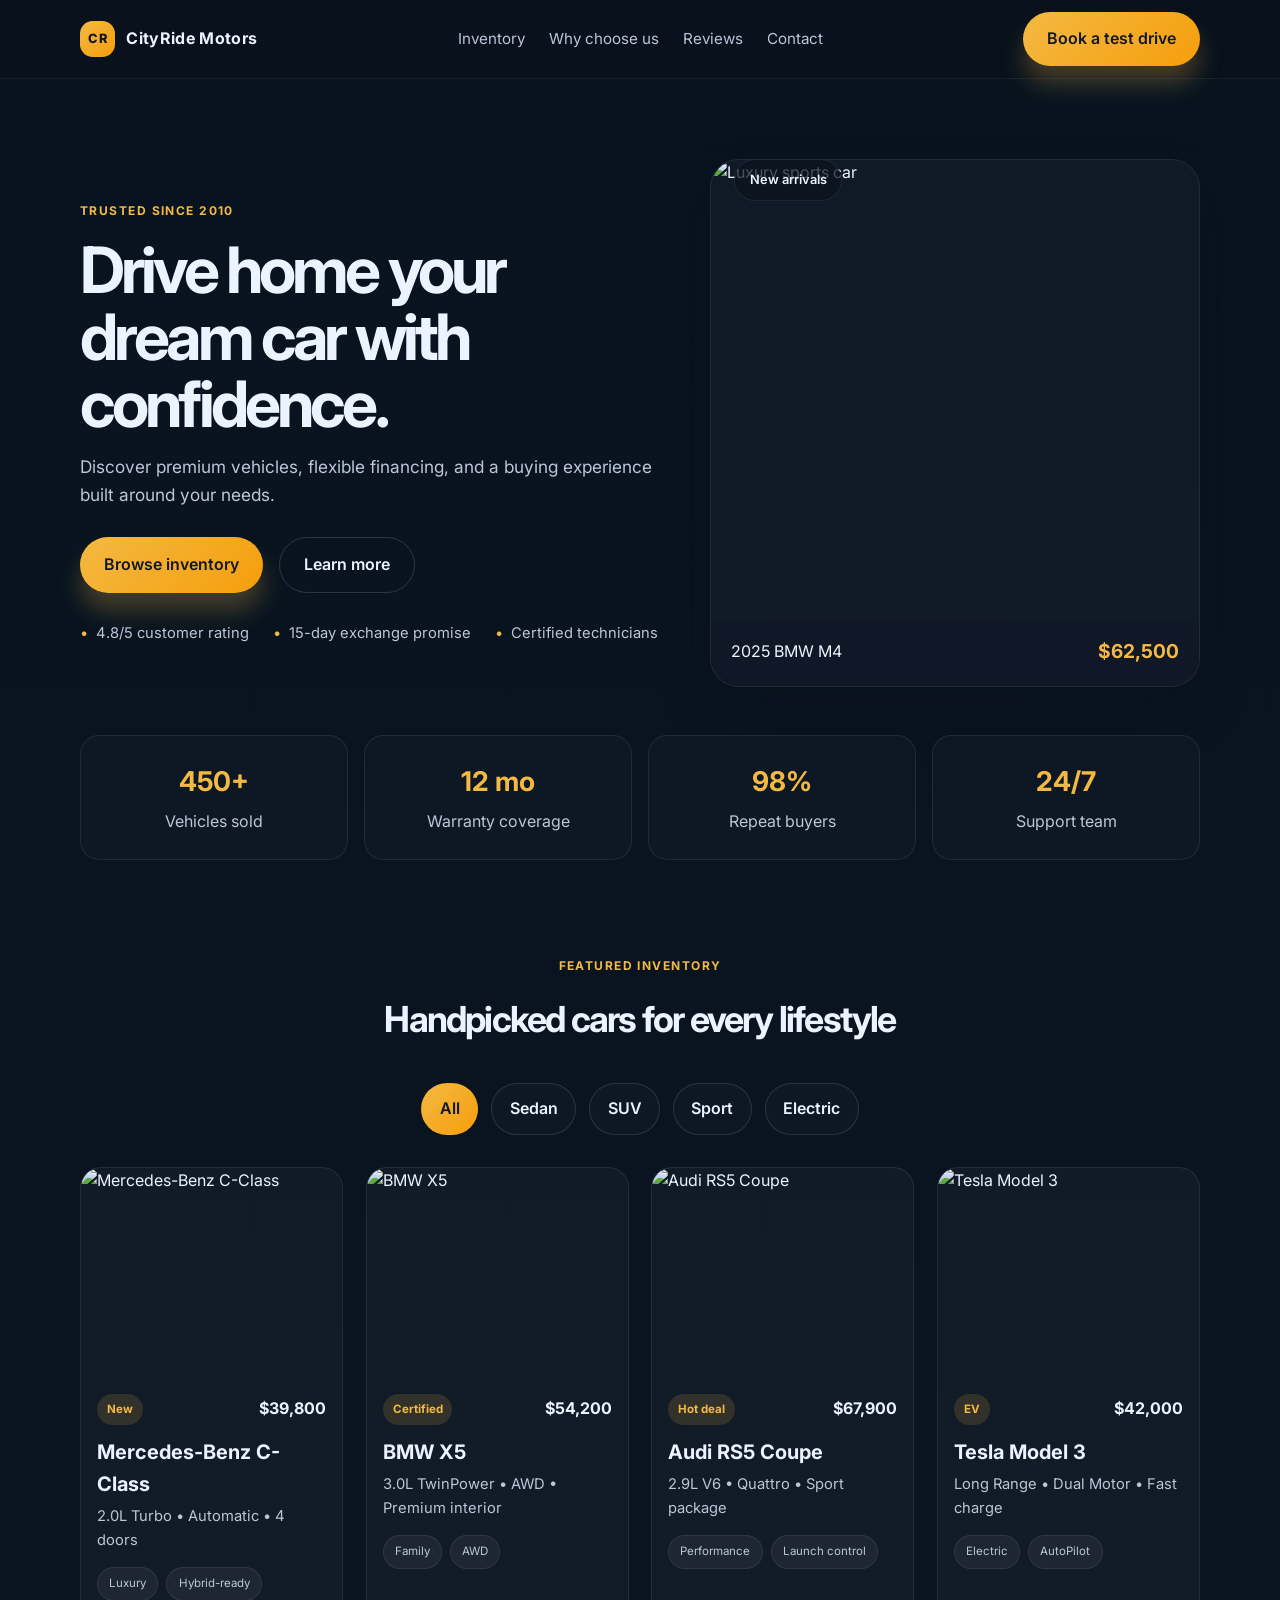
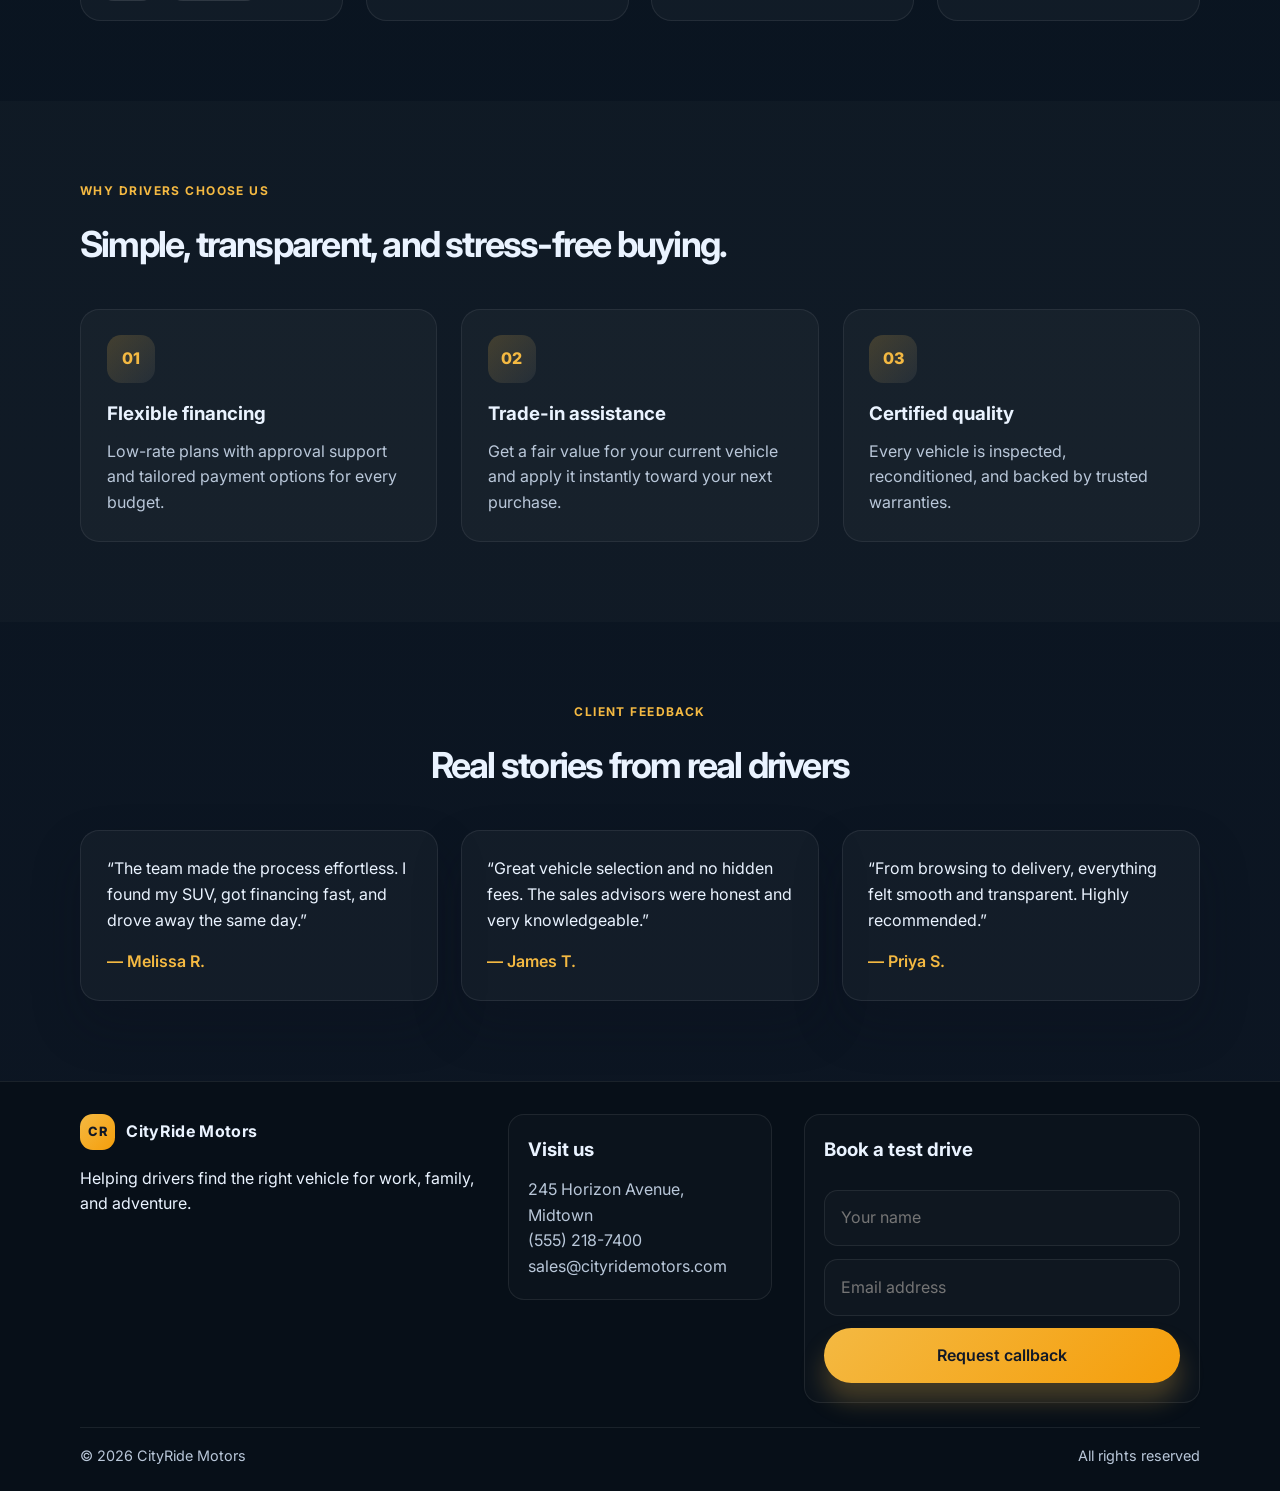
==== index.html @ c78c9410 "Add files via upload" ====
<!DOCTYPE html>
<html lang="en">
  <head>
    <meta charset="UTF-8" />
    <meta name="viewport" content="width=device-width, initial-scale=1.0" />
    <title>CityRide Motors | Premium Car Dealership</title>
    <meta
      name="description"
      content="CityRide Motors offers premium new and certified used cars with financing, trade-ins, and excellent service."
    />
    <link rel="preconnect" href="https://fonts.googleapis.com" />
    <link rel="preconnect" href="https://fonts.gstatic.com" crossorigin />
    <link
      href="https://fonts.googleapis.com/css2?family=Inter:wght@400;500;600;700;800&display=swap"
      rel="stylesheet"
    />
    <link rel="stylesheet" href="styles.css" />
  </head>
  <body>
    <header class="site-header">
      <div class="container nav">
        <div class="brand">
          <span class="brand-mark">CR</span>
          <span>CityRide Motors</span>
        </div>
        <nav class="main-nav" aria-label="Main navigation">
          <a href="#inventory">Inventory</a>
          <a href="#why-us">Why choose us</a>
          <a href="#reviews">Reviews</a>
          <a href="#contact">Contact</a>
        </nav>
        <a class="button button-primary" href="#contact">Book a test drive</a>
      </div>
    </header>

    <main>
      <section class="hero">
        <div class="container hero-grid">
          <div class="hero-copy">
            <p class="eyebrow">Trusted since 2010</p>
            <h1>Drive home your dream car with confidence.</h1>
            <p class="lead">
              Discover premium vehicles, flexible financing, and a buying experience built around your needs.
            </p>
            <div class="hero-actions">
              <a class="button button-primary" href="#inventory">Browse inventory</a>
              <a class="button button-secondary" href="#why-us">Learn more</a>
            </div>
            <ul class="mini-trust">
              <li>4.8/5 customer rating</li>
              <li>15-day exchange promise</li>
              <li>Certified technicians</li>
            </ul>
          </div>

          <div class="hero-visual" aria-label="Car dealership showcase">
            <div class="badge badge-top">New arrivals</div>
            <div class="car-card-highlight">
              <img
                src="https://images.unsplash.com/photo-1492144534655-ae79c964c9d7?auto=format&fit=crop&w=900&q=80"
                alt="Luxury sports car"
              />
              <div class="highlight-info">
                <span>2025 BMW M4</span>
                <strong>$62,500</strong>
              </div>
            </div>
          </div>
        </div>
      </section>

      <section class="stats">
        <div class="container stats-grid">
          <div class="stat-box">
            <strong>450+</strong>
            <span>Vehicles sold</span>
          </div>
          <div class="stat-box">
            <strong>12 mo</strong>
            <span>Warranty coverage</span>
          </div>
          <div class="stat-box">
            <strong>98%</strong>
            <span>Repeat buyers</span>
          </div>
          <div class="stat-box">
            <strong>24/7</strong>
            <span>Support team</span>
          </div>
        </div>
      </section>

      <section id="inventory" class="inventory section">
        <div class="container">
          <div class="section-header">
            <p class="eyebrow">Featured inventory</p>
            <h2>Handpicked cars for every lifestyle</h2>
          </div>

          <div class="filter-bar" aria-label="Vehicle categories">
            <button class="filter-btn active" data-filter="all">All</button>
            <button class="filter-btn" data-filter="sedan">Sedan</button>
            <button class="filter-btn" data-filter="suv">SUV</button>
            <button class="filter-btn" data-filter="sport">Sport</button>
            <button class="filter-btn" data-filter="electric">Electric</button>
          </div>

          <div class="inventory-grid">
            <article class="car-card" data-category="sedan">
              <img src="https://images.unsplash.com/photo-1553440569-bcc63803a83d?auto=format&fit=crop&w=900&q=80" alt="Mercedes-Benz C-Class" />
              <div class="card-body">
                <div class="card-topline">
                  <span class="tag">New</span>
                  <span class="price">$39,800</span>
                </div>
                <h3>Mercedes-Benz C-Class</h3>
                <p>2.0L Turbo • Automatic • 4 doors</p>
                <div class="meta">
                  <span>Luxury</span>
                  <span>Hybrid-ready</span>
                </div>
              </div>
            </article>

            <article class="car-card" data-category="suv">
              <img src="https://images.unsplash.com/photo-1511919884226-fd3cad34687c?auto=format&fit=crop&w=900&q=80" alt="BMW X5" />
              <div class="card-body">
                <div class="card-topline">
                  <span class="tag">Certified</span>
                  <span class="price">$54,200</span>
                </div>
                <h3>BMW X5</h3>
                <p>3.0L TwinPower • AWD • Premium interior</p>
                <div class="meta">
                  <span>Family</span>
                  <span>AWD</span>
                </div>
              </div>
            </article>

            <article class="car-card" data-category="sport">
              <img src="https://images.unsplash.com/photo-1503376780353-7e6692767b70?auto=format&fit=crop&w=900&q=80" alt="Audi RS5 Coupe" />
              <div class="card-body">
                <div class="card-topline">
                  <span class="tag">Hot deal</span>
                  <span class="price">$67,900</span>
                </div>
                <h3>Audi RS5 Coupe</h3>
                <p>2.9L V6 • Quattro • Sport package</p>
                <div class="meta">
                  <span>Performance</span>
                  <span>Launch control</span>
                </div>
              </div>
            </article>

            <article class="car-card" data-category="electric">
              <img src="https://images.unsplash.com/photo-1552519507-da3b142c6e3d?auto=format&fit=crop&w=900&q=80" alt="Tesla Model 3" />
              <div class="card-body">
                <div class="card-topline">
                  <span class="tag">EV</span>
                  <span class="price">$42,000</span>
                </div>
                <h3>Tesla Model 3</h3>
                <p>Long Range • Dual Motor • Fast charge</p>
                <div class="meta">
                  <span>Electric</span>
                  <span>AutoPilot</span>
                </div>
              </div>
            </article>
          </div>
        </div>
      </section>

      <section id="why-us" class="services section alt-bg">
        <div class="container">
          <div class="section-header left-aligned">
            <p class="eyebrow">Why drivers choose us</p>
            <h2>Simple, transparent, and stress-free buying.</h2>
          </div>

          <div class="feature-grid">
            <div class="feature">
              <div class="icon">01</div>
              <h3>Flexible financing</h3>
              <p>Low-rate plans with approval support and tailored payment options for every budget.</p>
            </div>
            <div class="feature">
              <div class="icon">02</div>
              <h3>Trade-in assistance</h3>
              <p>Get a fair value for your current vehicle and apply it instantly toward your next purchase.</p>
            </div>
            <div class="feature">
              <div class="icon">03</div>
              <h3>Certified quality</h3>
              <p>Every vehicle is inspected, reconditioned, and backed by trusted warranties.</p>
            </div>
          </div>
        </div>
      </section>

      <section id="reviews" class="reviews section">
        <div class="container">
          <div class="section-header">
            <p class="eyebrow">Client feedback</p>
            <h2>Real stories from real drivers</h2>
          </div>

          <div class="testimonial-grid">
            <blockquote class="testimonial">
              “The team made the process effortless. I found my SUV, got financing fast, and drove away the same day.”
              <footer>— Melissa R.</footer>
            </blockquote>
            <blockquote class="testimonial">
              “Great vehicle selection and no hidden fees. The sales advisors were honest and very knowledgeable.”
              <footer>— James T.</footer>
            </blockquote>
            <blockquote class="testimonial">
              “From browsing to delivery, everything felt smooth and transparent. Highly recommended.”
              <footer>— Priya S.</footer>
            </blockquote>
          </div>
        </div>
      </section>
    </main>

    <footer id="contact" class="site-footer">
      <div class="container footer-grid">
        <div>
          <div class="brand footer-brand">
            <span class="brand-mark">CR</span>
            <span>CityRide Motors</span>
          </div>
          <p>Helping drivers find the right vehicle for work, family, and adventure.</p>
        </div>

        <div class="contact-box">
          <h3>Visit us</h3>
          <p>245 Horizon Avenue, Midtown</p>
          <p>(555) 218-7400</p>
          <p>sales@cityridemotors.com</p>
        </div>

        <form class="contact-form">
          <h3>Book a test drive</h3>
          <input type="text" placeholder="Your name" aria-label="Your name" />
          <input type="email" placeholder="Email address" aria-label="Email address" />
          <button type="submit" class="button button-primary">Request callback</button>
        </form>
      </div>
      <div class="container bottom-bar">
        <span>© <span id="year"></span> CityRide Motors</span>
        <span>All rights reserved</span>
      </div>
    </footer>

    <script src="script.js"></script>
  </body>
</html>
---- styles.css ----
:root {
  --bg: #0d1726;
  --panel: #142235;
  --panel-light: #1b2d42;
  --card: #ffffff;
  --text: #eaf3ff;
  --muted: #b9c7d9;
  --brand: #f4b942;
  --brand-strong: #f59e0b;
  --accent: #d7ecff;
  --shadow: 0 24px 48px rgba(10, 17, 29, 0.25);
}

* {
  box-sizing: border-box;
  margin: 0;
  padding: 0;
}

html {
  scroll-behavior: smooth;
}

body {
  font-family: "Inter", sans-serif;
  background: linear-gradient(180deg, #07131e 0%, #0d1623 100%);
  color: var(--text);
  line-height: 1.6;
}

img {
  max-width: 100%;
  display: block;
}

a {
  color: inherit;
  text-decoration: none;
}

button,
input {
  font: inherit;
}

.container {
  width: min(1120px, calc(100% - 2rem));
  margin: 0 auto;
}

.section {
  padding: 5rem 0;
}

.alt-bg {
  background: rgba(255, 255, 255, 0.02);
}

.site-header {
  position: sticky;
  top: 0;
  z-index: 10;
  backdrop-filter: blur(12px);
  background: rgba(10, 17, 29, 0.78);
  border-bottom: 1px solid rgba(255, 255, 255, 0.06);
}

.nav {
  display: flex;
  align-items: center;
  justify-content: space-between;
  min-height: 78px;
  gap: 1rem;
}

.brand {
  display: inline-flex;
  align-items: center;
  gap: 0.7rem;
  font-weight: 700;
  letter-spacing: 0.02em;
}

.brand-mark {
  display: grid;
  place-items: center;
  width: 2.2rem;
  height: 2.2rem;
  border-radius: 0.8rem;
  background: linear-gradient(135deg, var(--brand), var(--brand-strong));
  color: #111827;
  font-size: 0.8rem;
  font-weight: 800;
}

.main-nav {
  display: flex;
  gap: 1.5rem;
  color: var(--muted);
  font-size: 0.95rem;
}

.main-nav a:hover {
  color: var(--text);
}

.button {
  display: inline-flex;
  align-items: center;
  justify-content: center;
  border: none;
  border-radius: 999px;
  padding: 0.9rem 1.5rem;
  font-weight: 600;
  cursor: pointer;
  transition: transform 0.2s ease, opacity 0.2s ease;
}

.button:hover {
  transform: translateY(-1px);
}

.button-primary {
  background: linear-gradient(135deg, var(--brand), var(--brand-strong));
  color: #111827;
  box-shadow: 0 18px 25px rgba(244, 185, 66, 0.25);
}

.button-secondary {
  border: 1px solid rgba(255, 255, 255, 0.15);
  background: transparent;
  color: var(--text);
}

.hero {
  padding: 5rem 0 3rem;
}

.hero-grid {
  display: grid;
  grid-template-columns: 1.1fr 0.9fr;
  align-items: center;
  gap: 2rem;
}

.eyebrow {
  color: var(--brand);
  text-transform: uppercase;
  letter-spacing: 0.12em;
  font-size: 0.75rem;
  font-weight: 700;
  margin-bottom: 1rem;
}

.hero-copy h1 {
  font-size: clamp(2.6rem, 5vw, 4.5rem);
  line-height: 1.05;
  margin-bottom: 1rem;
  letter-spacing: -0.06em;
}

.lead {
  max-width: 620px;
  font-size: 1.08rem;
  color: var(--muted);
  margin-bottom: 1.75rem;
}

.hero-actions {
  display: flex;
  flex-wrap: wrap;
  gap: 1rem;
  margin-bottom: 1.8rem;
}

.mini-trust {
  display: flex;
  flex-wrap: wrap;
  gap: 1rem 1.5rem;
  list-style: none;
  color: var(--muted);
  font-size: 0.92rem;
}

.mini-trust li::before {
  content: "•";
  color: var(--brand);
  margin-right: 0.5rem;
}

.hero-visual {
  position: relative;
  display: flex;
  justify-content: center;
  align-items: center;
}

.badge {
  position: absolute;
  top: 0;
  left: 1.5rem;
  z-index: 2;
  padding: 0.6rem 0.9rem;
  border-radius: 999px;
  background: rgba(12, 18, 30, 0.72);
  border: 1px solid rgba(255, 255, 255, 0.08);
  color: var(--text);
  font-size: 0.8rem;
  font-weight: 600;
}

.car-card-highlight {
  width: min(100%, 520px);
  background: rgba(255, 255, 255, 0.03);
  border: 1px solid rgba(255, 255, 255, 0.08);
  border-radius: 1.8rem;
  overflow: hidden;
  box-shadow: var(--shadow);
}

.car-card-highlight img {
  width: 100%;
  height: 460px;
  object-fit: cover;
}

.highlight-info {
  display: flex;
  align-items: center;
  justify-content: space-between;
  padding: 1rem 1.25rem 1.2rem;
  background: rgba(17, 24, 39, 0.9);
  color: var(--text);
}

.highlight-info strong {
  color: var(--brand);
  font-size: 1.2rem;
}

.stats {
  padding: 0 0 1rem;
}

.stats-grid {
  display: grid;
  grid-template-columns: repeat(4, minmax(0, 1fr));
  gap: 1rem;
}

.stat-box {
  background: rgba(255, 255, 255, 0.02);
  border: 1px solid rgba(255, 255, 255, 0.08);
  border-radius: 1.2rem;
  padding: 1.5rem 1.2rem;
  text-align: center;
}

.stat-box strong {
  display: block;
  font-size: clamp(1.7rem, 2vw, 2.3rem);
  margin-bottom: 0.35rem;
  color: var(--brand);
}

.stat-box span {
  color: var(--muted);
}

.section-header {
  text-align: center;
  margin-bottom: 2.2rem;
}

.left-aligned {
  text-align: left;
}

.section-header h2 {
  font-size: clamp(2rem, 2.8vw, 3rem);
  letter-spacing: -0.05em;
}

.filter-bar {
  display: flex;
  flex-wrap: wrap;
  justify-content: center;
  gap: 0.8rem;
  margin-bottom: 2rem;
}

.filter-btn {
  border: 1px solid rgba(255, 255, 255, 0.12);
  background: rgba(255, 255, 255, 0.02);
  color: var(--text);
  border-radius: 999px;
  padding: 0.75rem 1.1rem;
  font-weight: 600;
  cursor: pointer;
}

.filter-btn.active {
  background: linear-gradient(135deg, var(--brand), var(--brand-strong));
  color: #111827;
  border-color: transparent;
}

.inventory-grid {
  display: grid;
  grid-template-columns: repeat(4, minmax(0, 1fr));
  gap: 1.4rem;
}

.car-card {
  background: rgba(255, 255, 255, 0.03);
  border: 1px solid rgba(255, 255, 255, 0.08);
  border-radius: 1.3rem;
  overflow: hidden;
  transition: transform 0.2s ease, border-color 0.2s ease;
}

.car-card:hover {
  transform: translateY(-4px);
  border-color: rgba(244, 185, 66, 0.5);
}

.car-card img {
  width: 100%;
  height: 210px;
  object-fit: cover;
}

.card-body {
  padding: 1rem 1rem 1.2rem;
}

.card-topline {
  display: flex;
  align-items: center;
  justify-content: space-between;
  gap: 0.6rem;
  margin-bottom: 0.7rem;
}

.tag {
  display: inline-block;
  background: rgba(244, 185, 66, 0.14);
  color: var(--brand);
  border-radius: 999px;
  padding: 0.38rem 0.62rem;
  font-size: 0.72rem;
  font-weight: 700;
}

.price {
  font-weight: 700;
  color: var(--text);
}

.car-card h3 {
  margin-bottom: 0.35rem;
  font-size: 1.25rem;
}

.car-card p {
  color: var(--muted);
  font-size: 0.92rem;
  margin-bottom: 0.9rem;
}

.meta {
  display: flex;
  flex-wrap: wrap;
  gap: 0.5rem;
}

.meta span {
  display: inline-block;
  background: rgba(255, 255, 255, 0.05);
  border: 1px solid rgba(255, 255, 255, 0.08);
  border-radius: 999px;
  padding: 0.42rem 0.7rem;
  color: var(--muted);
  font-size: 0.72rem;
}

.feature-grid {
  display: grid;
  grid-template-columns: repeat(3, minmax(0, 1fr));
  gap: 1.5rem;
}

.feature {
  background: rgba(255, 255, 255, 0.03);
  border: 1px solid rgba(255, 255, 255, 0.07);
  border-radius: 1.2rem;
  padding: 1.6rem;
}

.icon {
  width: 3rem;
  height: 3rem;
  display: grid;
  place-items: center;
  margin-bottom: 1rem;
  border-radius: 0.9rem;
  background: linear-gradient(135deg, rgba(244, 185, 66, 0.2), rgba(255, 255, 255, 0.06));
  color: var(--brand);
  font-weight: 800;
}

.feature h3 {
  margin-bottom: 0.6rem;
}

.feature p {
  color: var(--muted);
}

.testimonial-grid {
  display: grid;
  grid-template-columns: repeat(3, minmax(0, 1fr));
  gap: 1.4rem;
}

.testimonial {
  background: rgba(255, 255, 255, 0.03);
  border: 1px solid rgba(255, 255, 255, 0.08);
  border-radius: 1.2rem;
  padding: 1.6rem;
  color: var(--text);
  box-shadow: var(--shadow);
}

.testimonial footer {
  margin-top: 1rem;
  color: var(--brand);
  font-weight: 600;
}

.site-footer {
  background: rgba(7, 15, 24, 0.95);
  border-top: 1px solid rgba(255, 255, 255, 0.08);
  padding-top: 2rem;
}

.footer-grid {
  display: grid;
  grid-template-columns: 1.2fr 0.8fr 1.2fr;
  gap: 2rem;
  align-items: start;
}

.footer-brand {
  margin-bottom: 1rem;
}

.contact-box,
.contact-form {
  background: rgba(255, 255, 255, 0.02);
  border: 1px solid rgba(255, 255, 255, 0.08);
  border-radius: 1rem;
  padding: 1.2rem;
}

.contact-box h3,
.contact-form h3 {
  margin-bottom: 0.8rem;
}

.contact-box p,
.contact-form input {
  color: var(--muted);
}

.contact-form {
  display: flex;
  flex-direction: column;
  gap: 0.8rem;
}

.contact-form input {
  background: rgba(255, 255, 255, 0.02);
  border: 1px solid rgba(255, 255, 255, 0.08);
  border-radius: 0.85rem;
  padding: 0.9rem 1rem;
  color: var(--text);
}

.bottom-bar {
  display: flex;
  justify-content: space-between;
  gap: 1rem;
  border-top: 1px solid rgba(255, 255, 255, 0.08);
  margin-top: 1.5rem;
  padding: 1rem 0 1.5rem;
  color: var(--muted);
  font-size: 0.9rem;
}

.hidden {
  display: none !important;
}

@media (max-width: 900px) {
  .hero-grid,
  .inventory-grid,
  .feature-grid,
  .testimonial-grid,
  .footer-grid,
  .stats-grid {
    grid-template-columns: 1fr 1fr;
  }

  .hero-grid {
    grid-template-columns: 1fr;
  }

  .main-nav {
    display: none;
  }
}

@media (max-width: 620px) {
  .hero {
    padding-top: 3.5rem;
  }

  .inventory-grid,
  .feature-grid,
  .testimonial-grid,
  .footer-grid,
  .stats-grid {
    grid-template-columns: 1fr;
  }

  .nav {
    flex-wrap: wrap;
    justify-content: center;
    padding: 0.8rem 0;
  }

  .button {
    width: 100%;
  }

  .hero-actions {
    flex-direction: column;
  }

  .bottom-bar {
    flex-direction: column;
    align-items: center;
    text-align: center;
  }
}
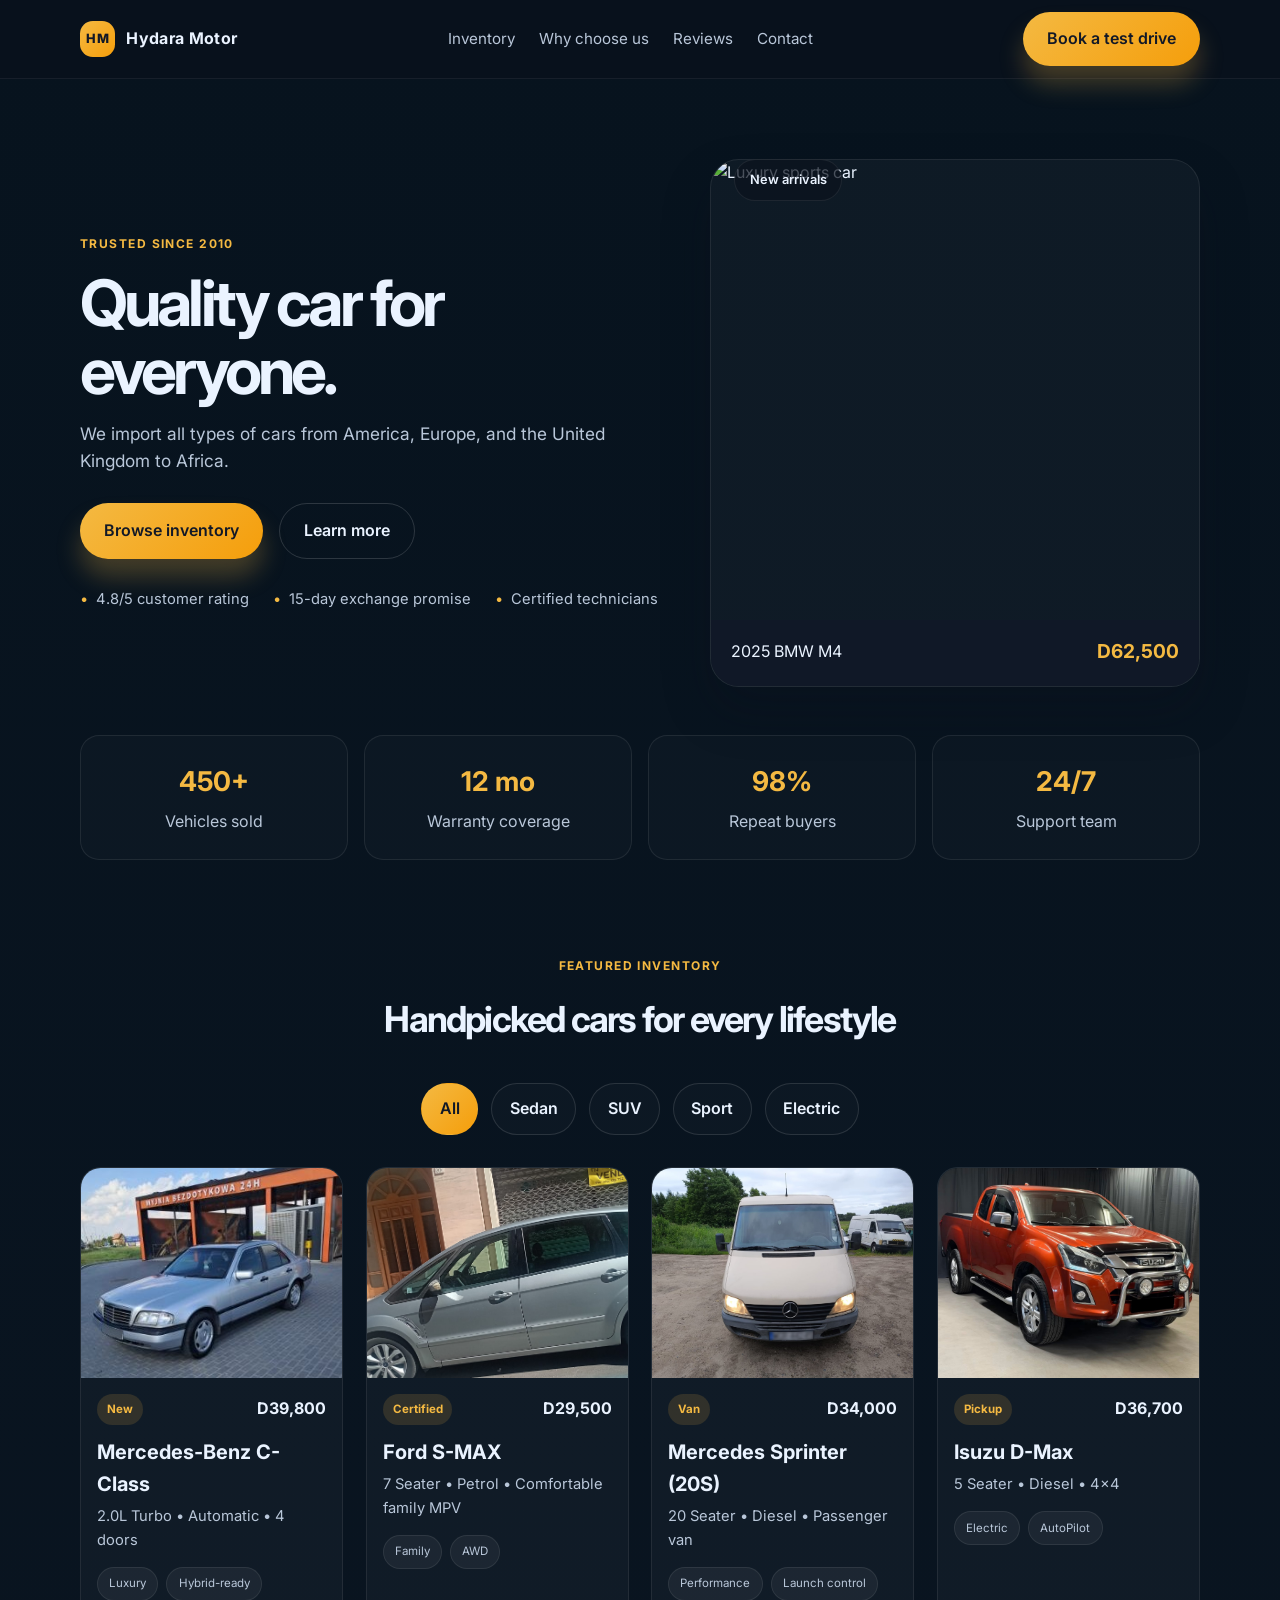
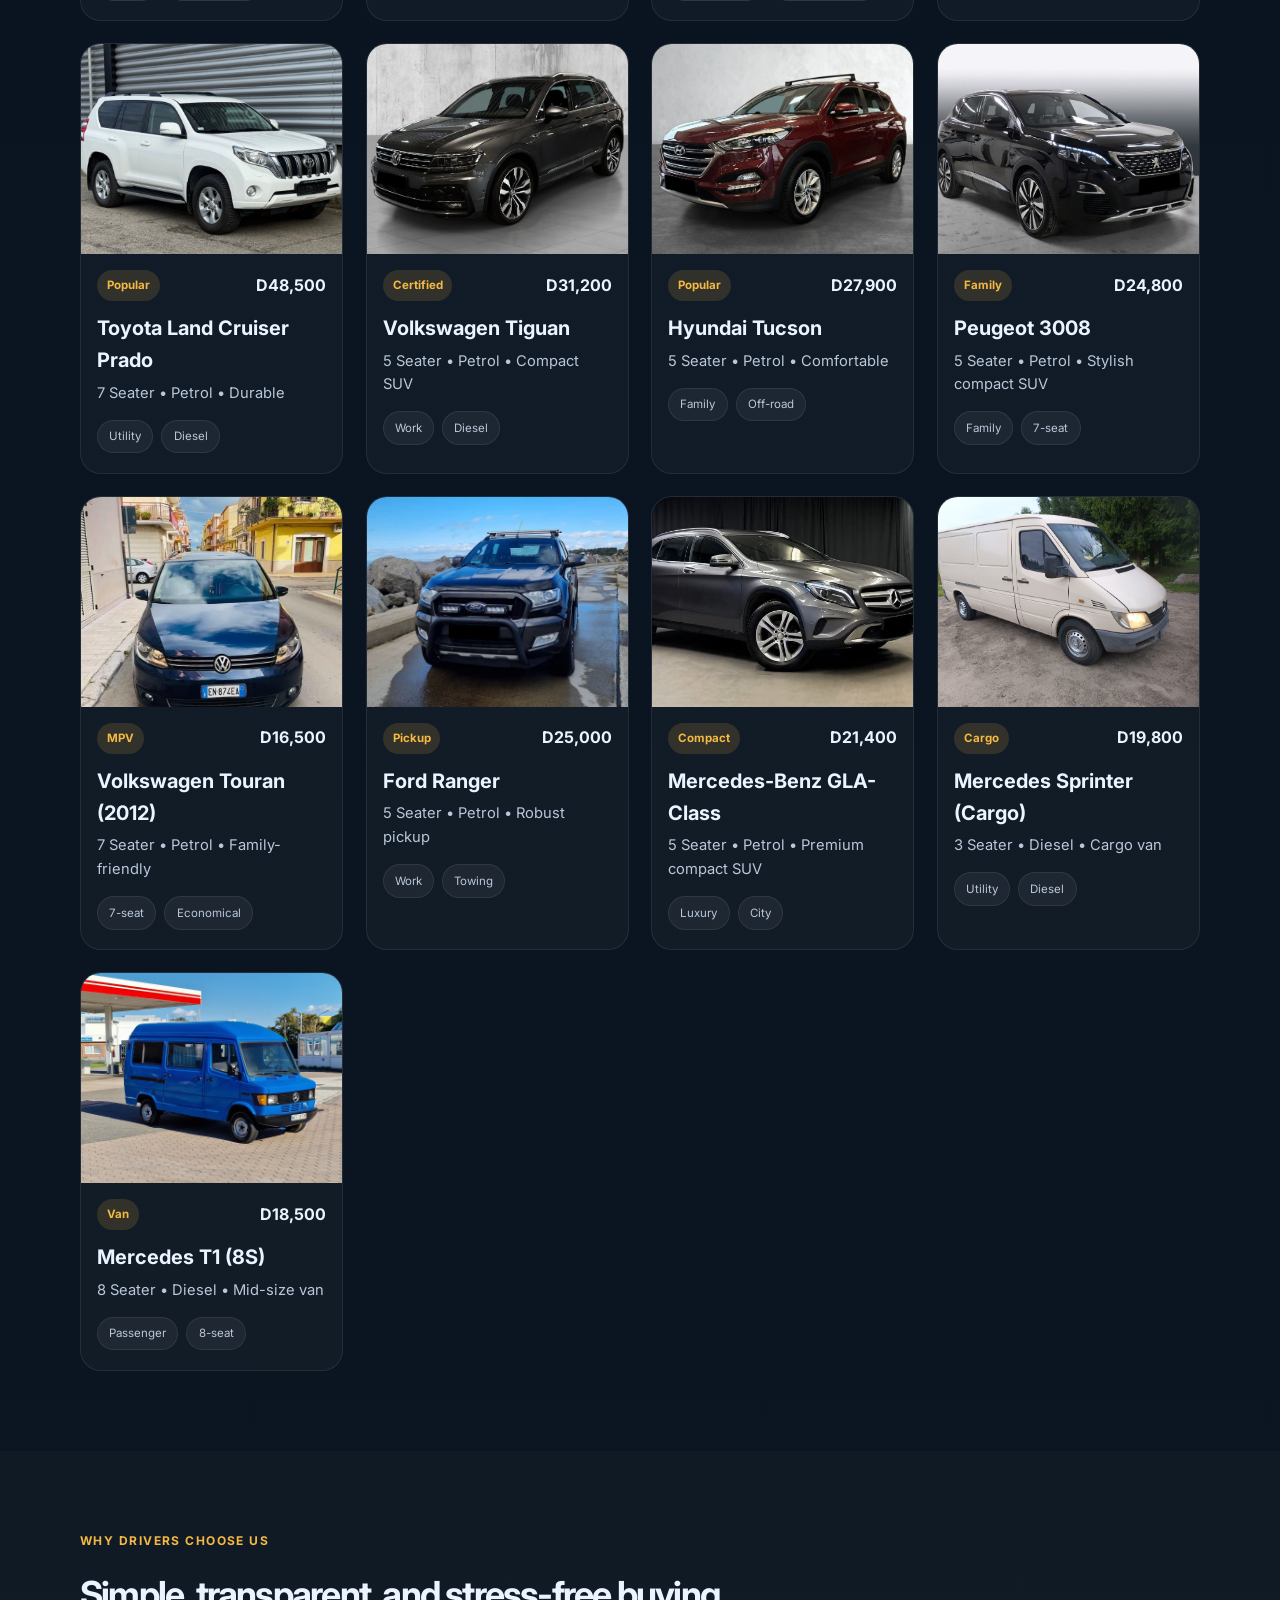
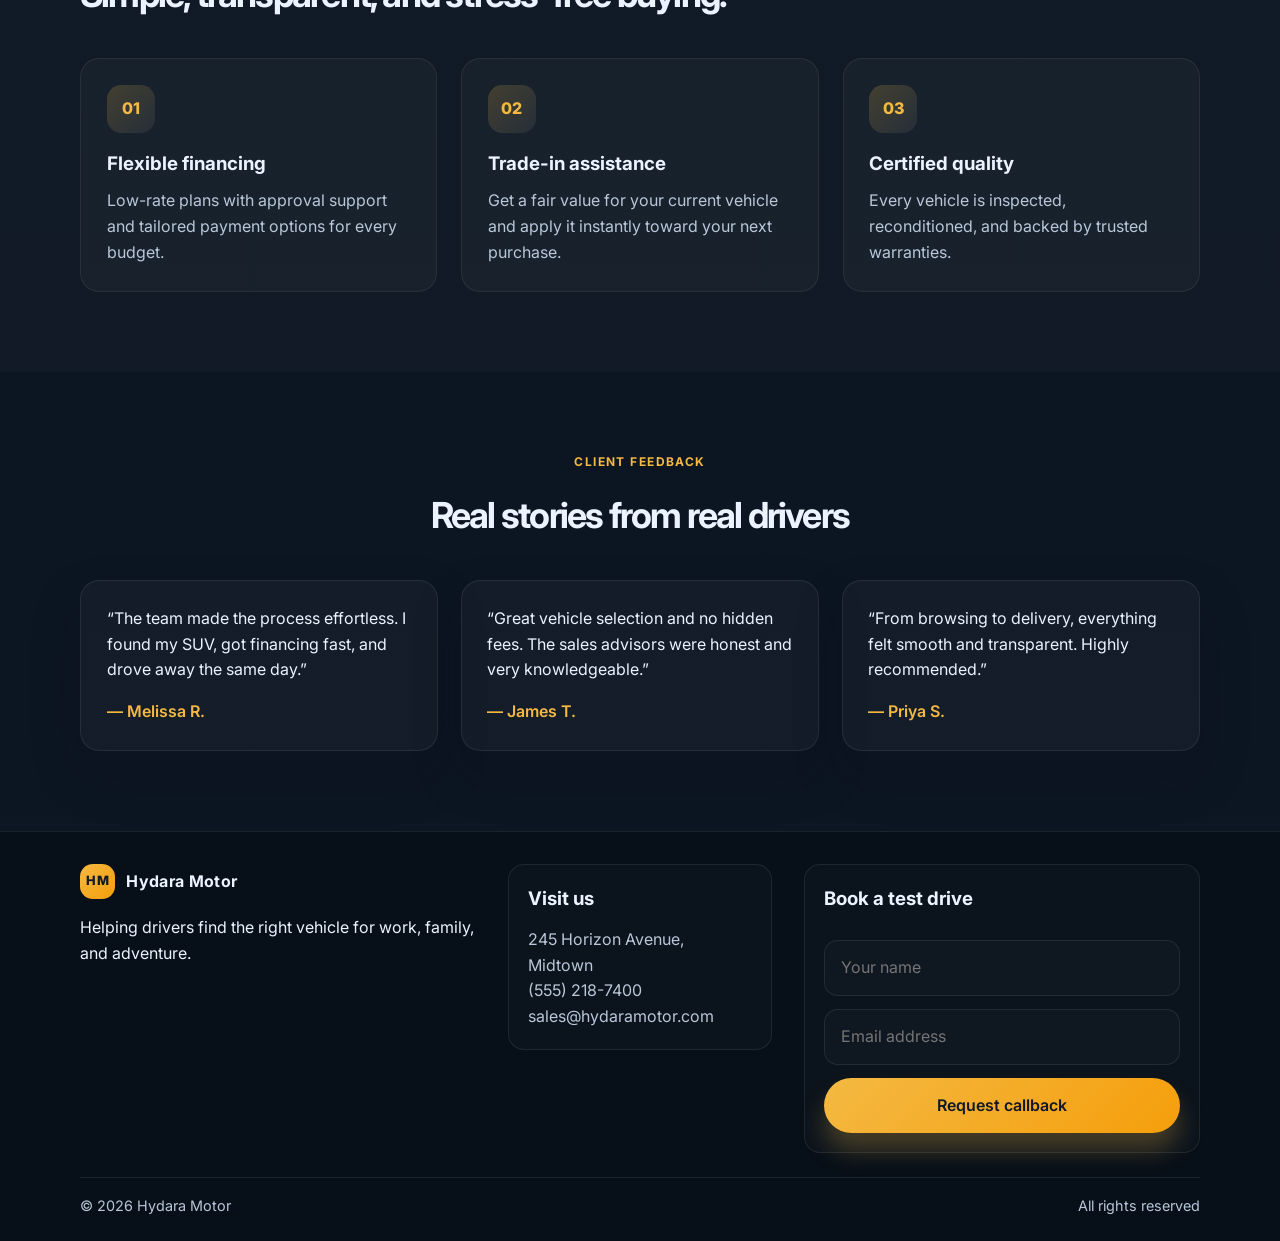
==== commit 526a0b27: "Add files via upload" ====
--- a/index.html
+++ b/index.html
@@ -3,10 +3,10 @@
   <head>
     <meta charset="UTF-8" />
     <meta name="viewport" content="width=device-width, initial-scale=1.0" />
-    <title>CityRide Motors | Premium Car Dealership</title>
+    <title>Hydara Motor | Premium Car Dealership</title>
     <meta
       name="description"
-      content="CityRide Motors offers premium new and certified used cars with financing, trade-ins, and excellent service."
+      content="Hydara Motor offers premium new and certified used cars with financing, trade-ins, and excellent service."
     />
     <link rel="preconnect" href="https://fonts.googleapis.com" />
     <link rel="preconnect" href="https://fonts.gstatic.com" crossorigin />
@@ -20,8 +20,8 @@
     <header class="site-header">
       <div class="container nav">
         <div class="brand">
-          <span class="brand-mark">CR</span>
-          <span>CityRide Motors</span>
+          <span class="brand-mark">HM</span>
+          <span>Hydara Motor</span>
         </div>
         <nav class="main-nav" aria-label="Main navigation">
           <a href="#inventory">Inventory</a>
@@ -38,9 +38,9 @@
         <div class="container hero-grid">
           <div class="hero-copy">
             <p class="eyebrow">Trusted since 2010</p>
-            <h1>Drive home your dream car with confidence.</h1>
+            <h1>Quality car for everyone.</h1>
             <p class="lead">
-              Discover premium vehicles, flexible financing, and a buying experience built around your needs.
+              We import all types of cars from America, Europe, and the United Kingdom to Africa.
             </p>
             <div class="hero-actions">
               <a class="button button-primary" href="#inventory">Browse inventory</a>
@@ -62,7 +62,7 @@
               />
               <div class="highlight-info">
                 <span>2025 BMW M4</span>
-                <strong>$62,500</strong>
+                <strong>D62,500</strong>
               </div>
             </div>
           </div>
@@ -106,12 +106,12 @@
           </div>
 
           <div class="inventory-grid">
-            <article class="car-card" data-category="sedan">
-              <img src="https://images.unsplash.com/photo-1553440569-bcc63803a83d?auto=format&fit=crop&w=900&q=80" alt="Mercedes-Benz C-Class" />
+            <a class="car-card" data-category="sedan" href="car-1.html">
+              <img src="Mercedes-Benz%20C-Class%20(W202)%20sedan%205S.jpeg" alt="Mercedes-Benz C-Class" />
               <div class="card-body">
                 <div class="card-topline">
                   <span class="tag">New</span>
-                  <span class="price">$39,800</span>
+                  <span class="price">D39,800</span>
                 </div>
                 <h3>Mercedes-Benz C-Class</h3>
                 <p>2.0L Turbo • Automatic • 4 doors</p>
@@ -120,55 +120,199 @@
                   <span>Hybrid-ready</span>
                 </div>
               </div>
-            </article>
-
-            <article class="car-card" data-category="suv">
-              <img src="https://images.unsplash.com/photo-1511919884226-fd3cad34687c?auto=format&fit=crop&w=900&q=80" alt="BMW X5" />
-              <div class="card-body">
-                <div class="card-topline">
-                  <span class="tag">Certified</span>
-                  <span class="price">$54,200</span>
-                </div>
-                <h3>BMW X5</h3>
-                <p>3.0L TwinPower • AWD • Premium interior</p>
+            </a>
+
+            <a class="car-card" data-category="suv" href="car-2.html">
+              <img src="Ford%20S-MAX%20MPV%207S.jpeg" alt="Ford S-MAX" />
+              <div class="card-body">
+                  <div class="card-topline">
+                    <span class="tag">Certified</span>
+                    <span class="price">D29,500</span>
+                  </div>
+                  <h3>Ford S-MAX</h3>
+                  <p>7 Seater • Petrol • Comfortable family MPV</p>
                 <div class="meta">
                   <span>Family</span>
                   <span>AWD</span>
                 </div>
               </div>
-            </article>
-
-            <article class="car-card" data-category="sport">
-              <img src="https://images.unsplash.com/photo-1503376780353-7e6692767b70?auto=format&fit=crop&w=900&q=80" alt="Audi RS5 Coupe" />
-              <div class="card-body">
-                <div class="card-topline">
-                  <span class="tag">Hot deal</span>
-                  <span class="price">$67,900</span>
-                </div>
-                <h3>Audi RS5 Coupe</h3>
-                <p>2.9L V6 • Quattro • Sport package</p>
+            </a>
+
+            <a class="car-card" data-category="sport" href="car-3.html">
+              <img src="Mercedes-Benz%20Sprinter%20van%2020S.jpeg" alt="Mercedes Sprinter van" />
+              <div class="card-body">
+                <div class="card-topline">
+                  <span class="tag">Van</span>
+                  <span class="price">D34,000</span>
+                </div>
+                <h3>Mercedes Sprinter (20S)</h3>
+                <p>20 Seater • Diesel • Passenger van</p>
                 <div class="meta">
                   <span>Performance</span>
                   <span>Launch control</span>
                 </div>
               </div>
-            </article>
-
-            <article class="car-card" data-category="electric">
-              <img src="https://images.unsplash.com/photo-1552519507-da3b142c6e3d?auto=format&fit=crop&w=900&q=80" alt="Tesla Model 3" />
-              <div class="card-body">
-                <div class="card-topline">
-                  <span class="tag">EV</span>
-                  <span class="price">$42,000</span>
-                </div>
-                <h3>Tesla Model 3</h3>
-                <p>Long Range • Dual Motor • Fast charge</p>
+            </a>
+
+            <a class="car-card" data-category="electric" href="car-4.html">
+              <img src="Isuzu%20D-Max%20pickup%20truck%205S.jpeg" alt="Isuzu D-Max" />
+              <div class="card-body">
+                <div class="card-topline">
+                  <span class="tag">Pickup</span>
+                  <span class="price">D36,700</span>
+                </div>
+                <h3>Isuzu D-Max</h3>
+                <p>5 Seater • Diesel • 4x4</p>
                 <div class="meta">
                   <span>Electric</span>
                   <span>AutoPilot</span>
                 </div>
               </div>
-            </article>
+            </a>
+
+            <a class="car-card" data-category="van" href="car-5.html">
+              <img src="Toyota%20Land%20Cruiser%20Prado%207S.jpeg" alt="Toyota Land Cruiser Prado" />
+              <div class="card-body">
+                <div class="card-topline">
+                  <span class="tag">Popular</span>
+                  <span class="price">D48,500</span>
+                </div>
+                <h3>Toyota Land Cruiser Prado</h3>
+                <p>7 Seater • Petrol • Durable</p>
+                <div class="meta">
+                  <span>Utility</span>
+                  <span>Diesel</span>
+                </div>
+              </div>
+            </a>
+
+            <a class="car-card" data-category="pickup" href="car-6.html">
+              <img src="Volkswagen%20Tiguan%20SUV%205S.jpeg" alt="Volkswagen Tiguan" />
+              <div class="card-body">
+                <div class="card-topline">
+                  <span class="tag">Certified</span>
+                  <span class="price">D31,200</span>
+                </div>
+                <h3>Volkswagen Tiguan</h3>
+                <p>5 Seater • Petrol • Compact SUV</p>
+                <div class="meta">
+                  <span>Work</span>
+                  <span>Diesel</span>
+                </div>
+              </div>
+            </a>
+
+            <a class="car-card" data-category="suv" href="car-7.html">
+              <img src="Hyundai%20Tucson%20SUV%205S.jpeg" alt="Hyundai Tucson" />
+              <div class="card-body">
+                <div class="card-topline">
+                  <span class="tag">Popular</span>
+                  <span class="price">D27,900</span>
+                </div>
+                <h3>Hyundai Tucson</h3>
+                <p>5 Seater • Petrol • Comfortable</p>
+                <div class="meta">
+                  <span>Family</span>
+                  <span>Off-road</span>
+                </div>
+              </div>
+            </a>
+
+            <a class="car-card" data-category="minivan" href="car-8.html">
+              <img src="Peugeot%203008%20SUV%205S.jpeg" alt="Peugeot 3008" />
+              <div class="card-body">
+                <div class="card-topline">
+                  <span class="tag">Family</span>
+                  <span class="price">D24,800</span>
+                </div>
+                <h3>Peugeot 3008</h3>
+                <p>5 Seater • Petrol • Stylish compact SUV</p>
+                <div class="meta">
+                  <span>Family</span>
+                  <span>7-seat</span>
+                </div>
+              </div>
+            </a>
+
+            <a class="car-card" data-category="mpv" href="car-9.html">
+              <img src="2012%20Volkswagen%20Touran%207S.jpeg" alt="Volkswagen Touran" />
+              <div class="card-body">
+                <div class="card-topline">
+                  <span class="tag">MPV</span>
+                  <span class="price">D16,500</span>
+                </div>
+                <h3>Volkswagen Touran (2012)</h3>
+                <p>7 Seater • Petrol • Family-friendly</p>
+                <div class="meta">
+                  <span>7-seat</span>
+                  <span>Economical</span>
+                </div>
+              </div>
+            </a>
+
+            <a class="car-card" data-category="pickup" href="car-10.html">
+              <img src="Ford%20Ranger%20pickup%20truck%205S.jpeg" alt="Ford Ranger" />
+              <div class="card-body">
+                <div class="card-topline">
+                  <span class="tag">Pickup</span>
+                  <span class="price">D25,000</span>
+                </div>
+                <h3>Ford Ranger</h3>
+                <p>5 Seater • Petrol • Robust pickup</p>
+                <div class="meta">
+                  <span>Work</span>
+                  <span>Towing</span>
+                </div>
+              </div>
+            </a>
+
+            <a class="car-card" data-category="suv" href="car-11.html">
+              <img src="Mercedes-Benz%20GLA-Class%20(X156)%205S.jpeg" alt="Mercedes GLA" />
+              <div class="card-body">
+                <div class="card-topline">
+                  <span class="tag">Compact</span>
+                  <span class="price">D21,400</span>
+                </div>
+                <h3>Mercedes-Benz GLA-Class</h3>
+                <p>5 Seater • Petrol • Premium compact SUV</p>
+                <div class="meta">
+                  <span>Luxury</span>
+                  <span>City</span>
+                </div>
+              </div>
+            </a>
+
+            <a class="car-card" data-category="van" href="car-12.html">
+              <img src="Mercedes-Benz%20Sprinter%20cargo%20van%203S.jpeg" alt="Sprinter cargo van" />
+              <div class="card-body">
+                <div class="card-topline">
+                  <span class="tag">Cargo</span>
+                  <span class="price">D19,800</span>
+                </div>
+                <h3>Mercedes Sprinter (Cargo)</h3>
+                <p>3 Seater • Diesel • Cargo van</p>
+                <div class="meta">
+                  <span>Utility</span>
+                  <span>Diesel</span>
+                </div>
+              </div>
+            </a>
+
+            <a class="car-card" data-category="van" href="car-13.html">
+              <img src="Mercedes-Benz%20T1%20van%208S.jpeg" alt="Mercedes T1" />
+              <div class="card-body">
+                <div class="card-topline">
+                  <span class="tag">Van</span>
+                  <span class="price">D18,500</span>
+                </div>
+                <h3>Mercedes T1 (8S)</h3>
+                <p>8 Seater • Diesel • Mid-size van</p>
+                <div class="meta">
+                  <span>Passenger</span>
+                  <span>8-seat</span>
+                </div>
+              </div>
+            </a>
           </div>
         </div>
       </section>
@@ -229,8 +373,8 @@
       <div class="container footer-grid">
         <div>
           <div class="brand footer-brand">
-            <span class="brand-mark">CR</span>
-            <span>CityRide Motors</span>
+            <span class="brand-mark">HM</span>
+            <span>Hydara Motor</span>
           </div>
           <p>Helping drivers find the right vehicle for work, family, and adventure.</p>
         </div>
@@ -239,7 +383,7 @@
           <h3>Visit us</h3>
           <p>245 Horizon Avenue, Midtown</p>
           <p>(555) 218-7400</p>
-          <p>sales@cityridemotors.com</p>
+          <p>sales@hydaramotor.com</p>
         </div>
 
         <form class="contact-form">
@@ -250,7 +394,7 @@
         </form>
       </div>
       <div class="container bottom-bar">
-        <span>© <span id="year"></span> CityRide Motors</span>
+        <span>© <span id="year"></span> Hydara Motor</span>
         <span>All rights reserved</span>
       </div>
     </footer>
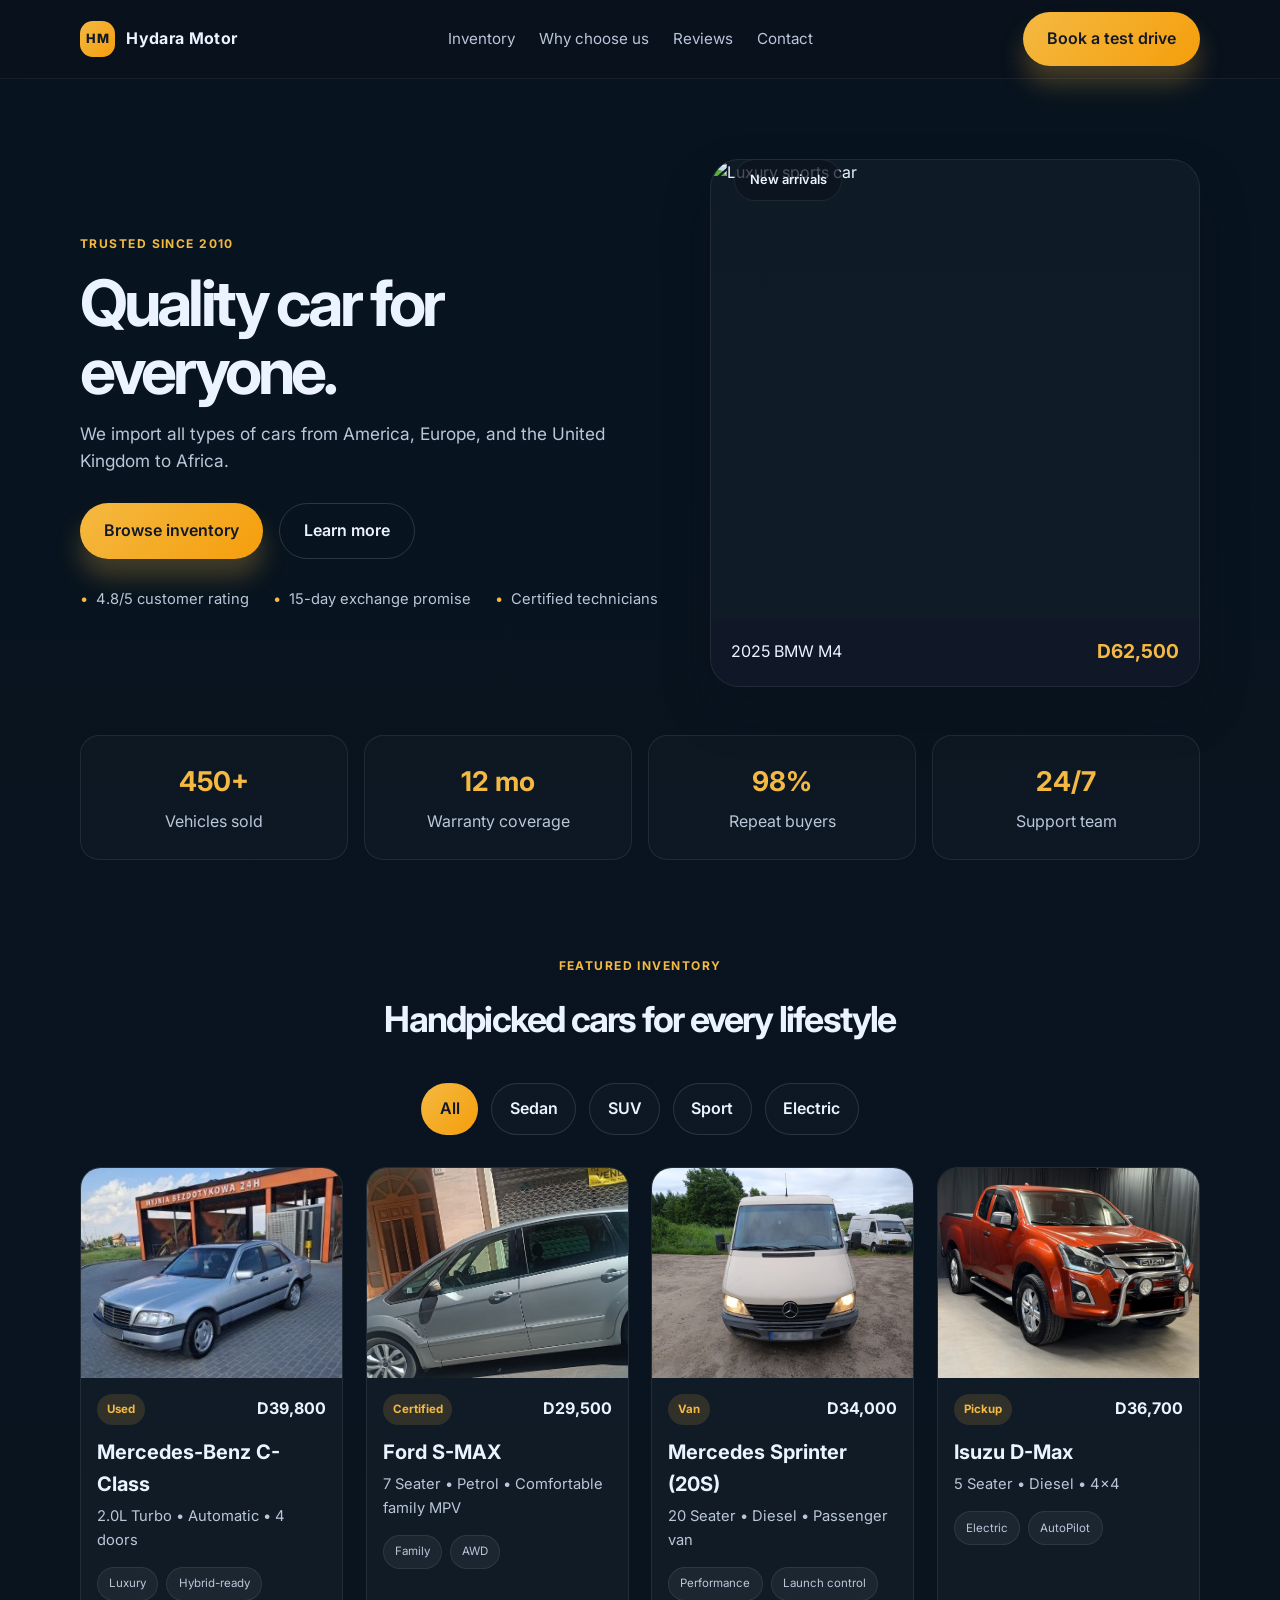
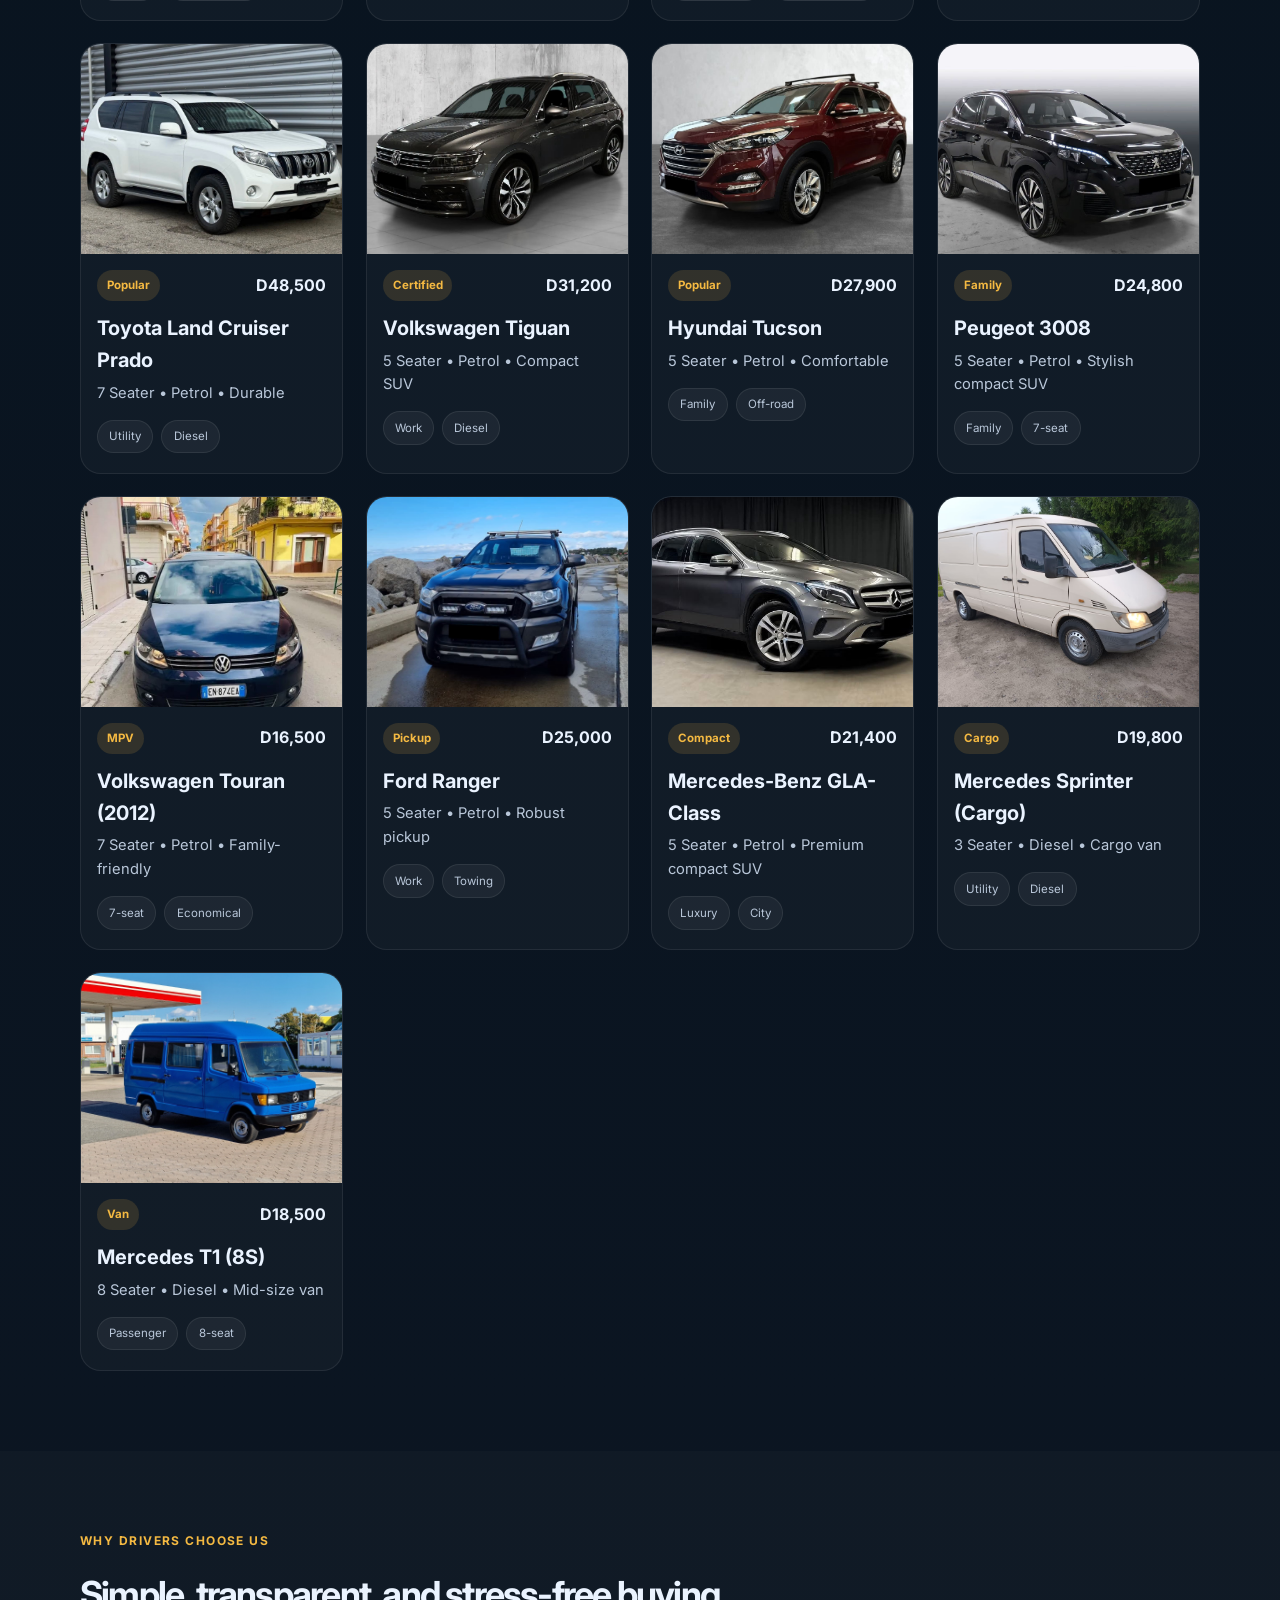
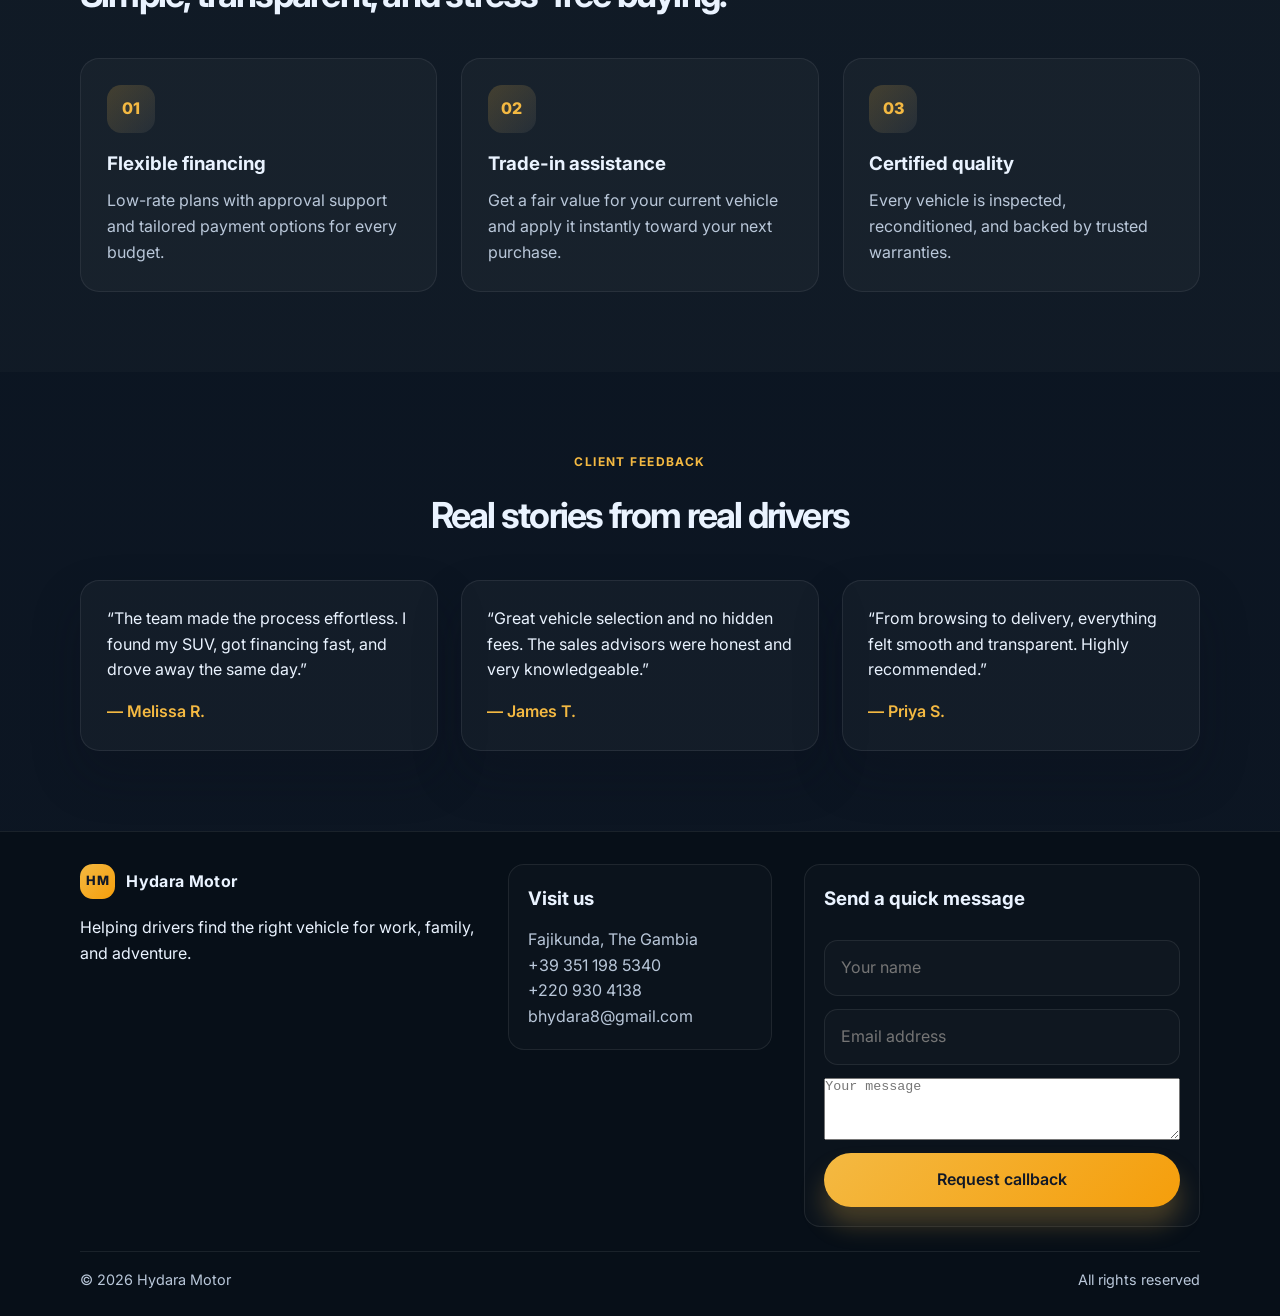
==== commit 9257beb8: "Add files via upload" ====
--- a/index.html
+++ b/index.html
@@ -110,7 +110,7 @@
               <img src="Mercedes-Benz%20C-Class%20(W202)%20sedan%205S.jpeg" alt="Mercedes-Benz C-Class" />
               <div class="card-body">
                 <div class="card-topline">
-                  <span class="tag">New</span>
+                  <span class="tag">Used</span>
                   <span class="price">D39,800</span>
                 </div>
                 <h3>Mercedes-Benz C-Class</h3>
@@ -381,15 +381,18 @@
 
         <div class="contact-box">
           <h3>Visit us</h3>
-          <p>245 Horizon Avenue, Midtown</p>
-          <p>(555) 218-7400</p>
-          <p>sales@hydaramotor.com</p>
-        </div>
-
-        <form class="contact-form">
-          <h3>Book a test drive</h3>
-          <input type="text" placeholder="Your name" aria-label="Your name" />
-          <input type="email" placeholder="Email address" aria-label="Email address" />
+          <p>Fajikunda, The Gambia</p>
+          <p>+39 351 198 5340</p>
+          <p>+220 930 4138</p>
+          <p>bhydara8@gmail.com</p>
+        </div>
+
+        <form class="contact-form" action="https://formspree.io/f/xlgkdolp" method="POST">
+          <h3>Send a quick message</h3>
+          <input type="text" name="name" placeholder="Your name" aria-label="Your name" required />
+          <input type="email" name="_replyto" placeholder="Email address" aria-label="Email address" required />
+          <textarea name="message" placeholder="Your message" aria-label="Your message" rows="4" required></textarea>
+          <input type="hidden" name="_subject" value="New message from Hydara Motor website" />
           <button type="submit" class="button button-primary">Request callback</button>
         </form>
       </div>
